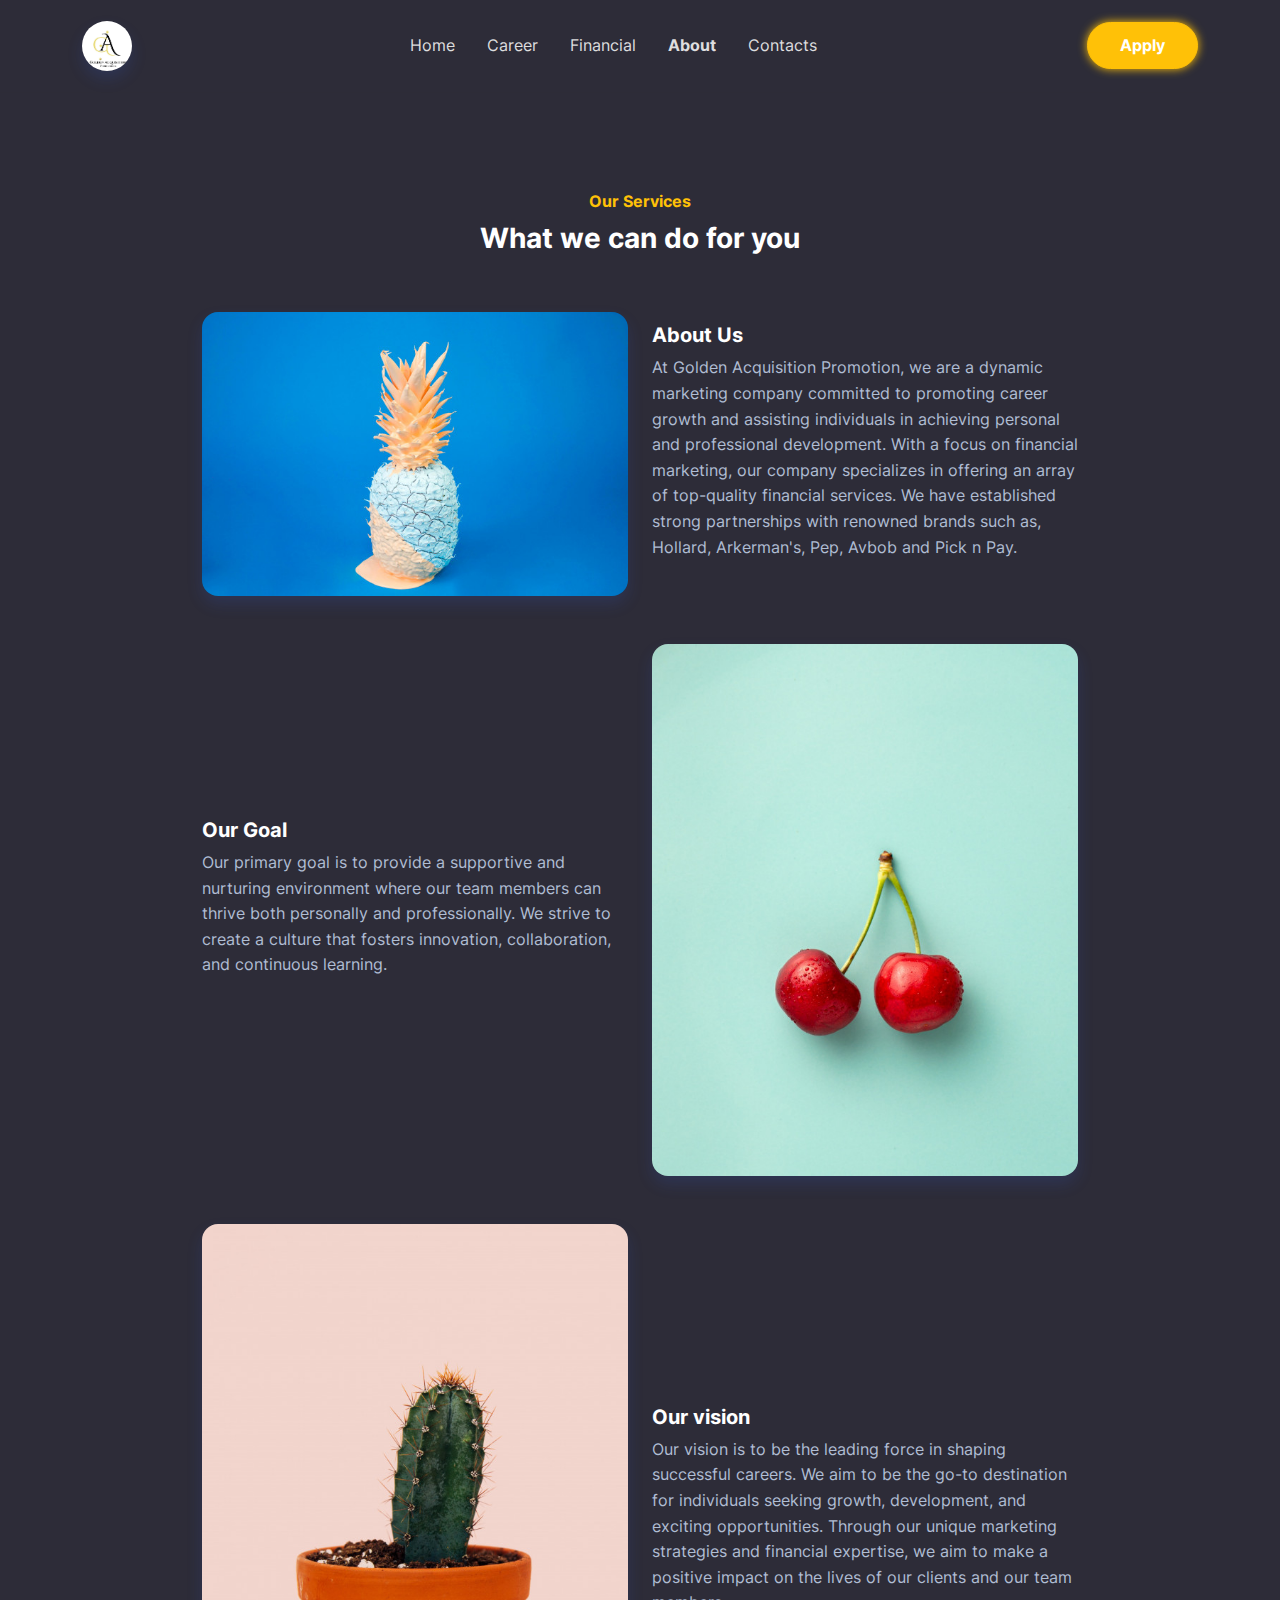
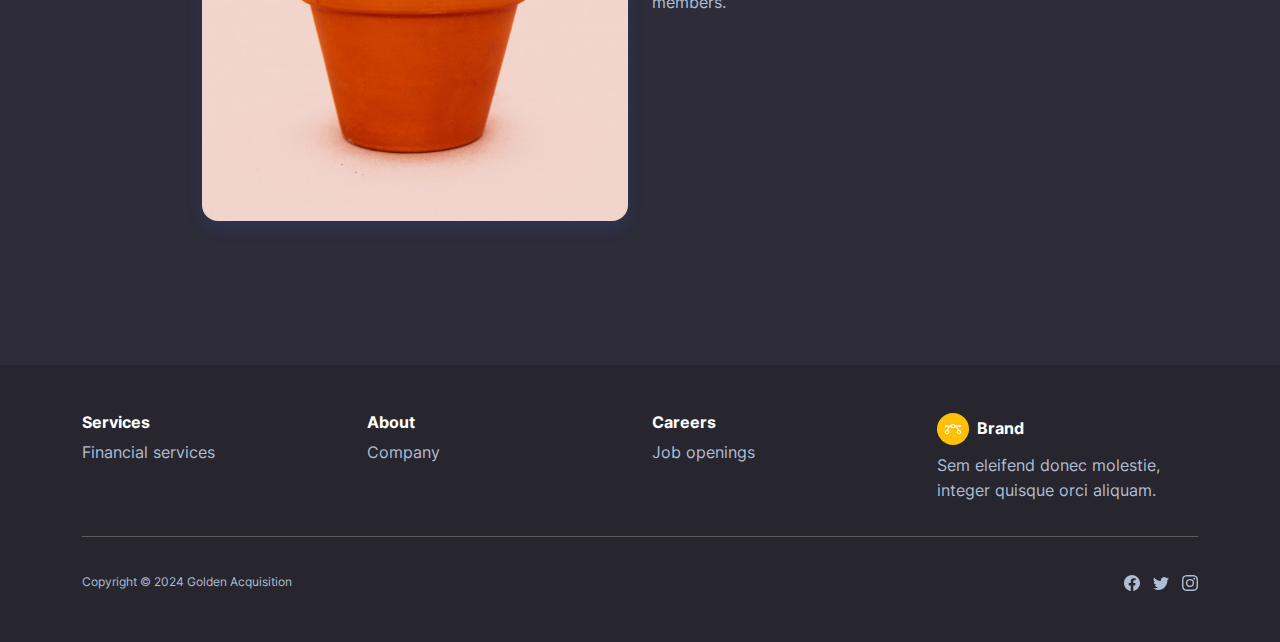
==== about.html @ b8c6640c "Initial commit" ====
<!DOCTYPE html>
<html lang="en" style="--bs-primary: #ffc107;--bs-primary-rgb: 255,193,7;">

<head>
    <meta charset="utf-8">
    <meta name="viewport" content="width=device-width, initial-scale=1.0, shrink-to-fit=no">
    <title>Services - Brand</title>
    <link rel="stylesheet" href="assets/bootstrap/css/bootstrap.min.css">
    <link rel="stylesheet" href="assets/css/Inter.css">
    <link rel="stylesheet" href="assets/css/Footer-Basic-icons.css">
</head>

<body>
    <nav class="navbar navbar-dark navbar-expand-md sticky-top py-3" id="mainNav" style="--bs-primary: #ffc107;--bs-primary-rgb: 255,193,7;">
        <div class="container"><a class="navbar-brand d-flex align-items-center" href="/" style="margin: 0;"><span class="bs-icon-sm bs-icon-circle bs-icon-primary shadow d-flex justify-content-center align-items-center me-2 bs-icon" style="background: url(&quot;assets/img/clipboard-image-3.png&quot;) no-repeat;background-size: 100%;width: 50px;height: 50px;"></span></a><button data-bs-toggle="collapse" class="navbar-toggler" data-bs-target="#navcol-1"><span class="visually-hidden">Toggle navigation</span><span class="navbar-toggler-icon"></span></button>
            <div class="collapse navbar-collapse text-center" id="navcol-1">
                <ul class="navbar-nav mx-auto">
                    <li class="nav-item"><a class="nav-link" href="index.html">Home</a></li>
                    <li class="nav-item"><a class="nav-link" href="career.html">Career</a></li>
                    <li class="nav-item"><a class="nav-link" href="financial.html">Financial</a></li>
                    <li class="nav-item"><a class="nav-link active" href="about.html">About</a></li>
                    <li class="nav-item"><a class="nav-link" href="contacts.html">Contacts</a></li>
                </ul><a class="btn btn-primary shadow" role="button" href="apply.html" style="background: var(--bs-primary);border-color: var(--bs-primary);box-shadow: 0px 0px 10px 0px var(--bs-primary) !important;">Apply</a>
            </div>
        </div>
    </nav>
    <section class="py-5">
        <div class="container py-5">
            <div class="row mb-4 mb-lg-5">
                <div class="col-md-8 col-xl-6 text-center mx-auto">
                    <p class="fw-bold text-success mb-2" style="color: var(--bs-primary)!important;">Our Services</p>
                    <h3 class="fw-bold">What we can do for you</h3>
                </div>
            </div>
            <div class="row row-cols-1 row-cols-md-2 mx-auto" style="max-width: 900px;">
                <div class="col mb-5"><img class="rounded img-fluid shadow" src="assets/img/products/1.jpg"></div>
                <div class="col d-md-flex align-items-md-end align-items-lg-center mb-5">
                    <div>
                        <h5 class="fw-bold">About Us</h5>
                        <p class="text-muted mb-4">At Golden Acquisition Promotion, we are a dynamic marketing company committed to promoting career growth and assisting individuals in achieving personal and professional development. With a focus on financial marketing, our company specializes in offering an array of top-quality financial services. We have established strong partnerships with renowned brands such as, Hollard, Arkerman's, Pep, Avbob and Pick n Pay.</p>
                    </div>
                </div>
            </div>
            <div class="row row-cols-1 row-cols-md-2 mx-auto" style="max-width: 900px;">
                <div class="col order-md-last mb-5"><img class="rounded img-fluid shadow" src="assets/img/products/2.jpg"></div>
                <div class="col d-md-flex align-items-md-end align-items-lg-center mb-5">
                    <div>
                        <h5 class="fw-bold">Our Goal</h5>
                        <p class="text-muted mb-4">Our primary goal is to provide a supportive and nurturing environment where our team members can thrive both personally and professionally. We strive to create a culture that fosters innovation, collaboration, and continuous learning.</p>
                    </div>
                </div>
            </div>
            <div class="row row-cols-1 row-cols-md-2 mx-auto" style="max-width: 900px;">
                <div class="col mb-5"><img class="rounded img-fluid shadow" src="assets/img/products/3.jpg"></div>
                <div class="col d-md-flex align-items-md-end align-items-lg-center mb-5">
                    <div>
                        <h5 class="fw-bold">Our vision</h5>
                        <p class="text-muted mb-4">Our vision is to be the leading force in shaping successful careers. We aim to be the go-to destination for individuals seeking growth, development, and exciting opportunities. Through our unique marketing strategies and financial expertise, we aim to make a positive impact on the lives of our clients and our team members.</p>
                    </div>
                </div>
            </div>
        </div>
    </section>
    <footer class="bg-dark">
        <div class="container py-4 py-lg-5">
            <div class="row justify-content-center">
                <div class="col-sm-4 col-md-3 text-center text-lg-start d-flex flex-column">
                    <h3 class="fs-6 fw-bold">Services</h3>
                    <ul class="list-unstyled">
                        <li><a href="#">Financial services</a></li>
                    </ul>
                </div>
                <div class="col-sm-4 col-md-3 text-center text-lg-start d-flex flex-column">
                    <h3 class="fs-6 fw-bold">About</h3>
                    <ul class="list-unstyled">
                        <li><a href="about.html">Company</a></li>
                    </ul>
                </div>
                <div class="col-sm-4 col-md-3 text-center text-lg-start d-flex flex-column">
                    <h3 class="fs-6 fw-bold">Careers</h3>
                    <ul class="list-unstyled">
                        <li><a href="career.html">Job openings</a></li>
                    </ul>
                </div>
                <div class="col-lg-3 text-center text-lg-start d-flex flex-column align-items-center order-first align-items-lg-start order-lg-last">
                    <div class="fw-bold d-flex align-items-center mb-2"><span class="bs-icon-sm bs-icon-circle bs-icon-primary d-flex justify-content-center align-items-center bs-icon me-2"><svg xmlns="http://www.w3.org/2000/svg" width="1em" height="1em" fill="currentColor" viewBox="0 0 16 16" class="bi bi-bezier">
                                <path fill-rule="evenodd" d="M0 10.5A1.5 1.5 0 0 1 1.5 9h1A1.5 1.5 0 0 1 4 10.5v1A1.5 1.5 0 0 1 2.5 13h-1A1.5 1.5 0 0 1 0 11.5v-1zm1.5-.5a.5.5 0 0 0-.5.5v1a.5.5 0 0 0 .5.5h1a.5.5 0 0 0 .5-.5v-1a.5.5 0 0 0-.5-.5h-1zm10.5.5A1.5 1.5 0 0 1 13.5 9h1a1.5 1.5 0 0 1 1.5 1.5v1a1.5 1.5 0 0 1-1.5 1.5h-1a1.5 1.5 0 0 1-1.5-1.5v-1zm1.5-.5a.5.5 0 0 0-.5.5v1a.5.5 0 0 0 .5.5h1a.5.5 0 0 0 .5-.5v-1a.5.5 0 0 0-.5-.5h-1zM6 4.5A1.5 1.5 0 0 1 7.5 3h1A1.5 1.5 0 0 1 10 4.5v1A1.5 1.5 0 0 1 8.5 7h-1A1.5 1.5 0 0 1 6 5.5v-1zM7.5 4a.5.5 0 0 0-.5.5v1a.5.5 0 0 0 .5.5h1a.5.5 0 0 0 .5-.5v-1a.5.5 0 0 0-.5-.5h-1z"></path>
                                <path d="M6 4.5H1.866a1 1 0 1 0 0 1h2.668A6.517 6.517 0 0 0 1.814 9H2.5c.123 0 .244.015.358.043a5.517 5.517 0 0 1 3.185-3.185A1.503 1.503 0 0 1 6 5.5v-1zm3.957 1.358A1.5 1.5 0 0 0 10 5.5v-1h4.134a1 1 0 1 1 0 1h-2.668a6.517 6.517 0 0 1 2.72 3.5H13.5c-.123 0-.243.015-.358.043a5.517 5.517 0 0 0-3.185-3.185z"></path>
                            </svg></span><span>Brand</span></div>
                    <p class="text-muted">Sem eleifend donec molestie, integer quisque orci aliquam.</p>
                </div>
            </div>
            <hr>
            <div class="text-muted d-flex justify-content-between align-items-center pt-3">
                <p class="mb-0" style="font-size: 12px;">Copyright © 2024 Golden Acquisition</p>
                <ul class="list-inline mb-0">
                    <li class="list-inline-item"><svg xmlns="http://www.w3.org/2000/svg" width="1em" height="1em" fill="currentColor" viewBox="0 0 16 16" class="bi bi-facebook">
                            <path d="M16 8.049c0-4.446-3.582-8.05-8-8.05C3.58 0-.002 3.603-.002 8.05c0 4.017 2.926 7.347 6.75 7.951v-5.625h-2.03V8.05H6.75V6.275c0-2.017 1.195-3.131 3.022-3.131.876 0 1.791.157 1.791.157v1.98h-1.009c-.993 0-1.303.621-1.303 1.258v1.51h2.218l-.354 2.326H9.25V16c3.824-.604 6.75-3.934 6.75-7.951z"></path>
                        </svg></li>
                    <li class="list-inline-item"><svg xmlns="http://www.w3.org/2000/svg" width="1em" height="1em" fill="currentColor" viewBox="0 0 16 16" class="bi bi-twitter">
                            <path d="M5.026 15c6.038 0 9.341-5.003 9.341-9.334 0-.14 0-.282-.006-.422A6.685 6.685 0 0 0 16 3.542a6.658 6.658 0 0 1-1.889.518 3.301 3.301 0 0 0 1.447-1.817 6.533 6.533 0 0 1-2.087.793A3.286 3.286 0 0 0 7.875 6.03a9.325 9.325 0 0 1-6.767-3.429 3.289 3.289 0 0 0 1.018 4.382A3.323 3.323 0 0 1 .64 6.575v.045a3.288 3.288 0 0 0 2.632 3.218 3.203 3.203 0 0 1-.865.115 3.23 3.23 0 0 1-.614-.057 3.283 3.283 0 0 0 3.067 2.277A6.588 6.588 0 0 1 .78 13.58a6.32 6.32 0 0 1-.78-.045A9.344 9.344 0 0 0 5.026 15z"></path>
                        </svg></li>
                    <li class="list-inline-item"><svg xmlns="http://www.w3.org/2000/svg" width="1em" height="1em" fill="currentColor" viewBox="0 0 16 16" class="bi bi-instagram">
                            <path d="M8 0C5.829 0 5.556.01 4.703.048 3.85.088 3.269.222 2.76.42a3.917 3.917 0 0 0-1.417.923A3.927 3.927 0 0 0 .42 2.76C.222 3.268.087 3.85.048 4.7.01 5.555 0 5.827 0 8.001c0 2.172.01 2.444.048 3.297.04.852.174 1.433.372 1.942.205.526.478.972.923 1.417.444.445.89.719 1.416.923.51.198 1.09.333 1.942.372C5.555 15.99 5.827 16 8 16s2.444-.01 3.298-.048c.851-.04 1.434-.174 1.943-.372a3.916 3.916 0 0 0 1.416-.923c.445-.445.718-.891.923-1.417.197-.509.332-1.09.372-1.942C15.99 10.445 16 10.173 16 8s-.01-2.445-.048-3.299c-.04-.851-.175-1.433-.372-1.941a3.926 3.926 0 0 0-.923-1.417A3.911 3.911 0 0 0 13.24.42c-.51-.198-1.092-.333-1.943-.372C10.443.01 10.172 0 7.998 0h.003zm-.717 1.442h.718c2.136 0 2.389.007 3.232.046.78.035 1.204.166 1.486.275.373.145.64.319.92.599.28.28.453.546.598.92.11.281.24.705.275 1.485.039.843.047 1.096.047 3.231s-.008 2.389-.047 3.232c-.035.78-.166 1.203-.275 1.485a2.47 2.47 0 0 1-.599.919c-.28.28-.546.453-.92.598-.28.11-.704.24-1.485.276-.843.038-1.096.047-3.232.047s-2.39-.009-3.233-.047c-.78-.036-1.203-.166-1.485-.276a2.478 2.478 0 0 1-.92-.598 2.48 2.48 0 0 1-.6-.92c-.109-.281-.24-.705-.275-1.485-.038-.843-.046-1.096-.046-3.233 0-2.136.008-2.388.046-3.231.036-.78.166-1.204.276-1.486.145-.373.319-.64.599-.92.28-.28.546-.453.92-.598.282-.11.705-.24 1.485-.276.738-.034 1.024-.044 2.515-.045v.002zm4.988 1.328a.96.96 0 1 0 0 1.92.96.96 0 0 0 0-1.92zm-4.27 1.122a4.109 4.109 0 1 0 0 8.217 4.109 4.109 0 0 0 0-8.217zm0 1.441a2.667 2.667 0 1 1 0 5.334 2.667 2.667 0 0 1 0-5.334z"></path>
                        </svg></li>
                </ul>
            </div>
        </div>
    </footer>
    <script src="assets/bootstrap/js/bootstrap.min.js"></script>
    <script src="assets/js/bold-and-dark.js"></script>
    <script src="assets/js/forminput.js"></script>
    <script src="assets/js/untitled.js"></script>
    <script src="assets/js/userinput.js"></script>
</body>

</html>
---- assets/css/Inter.css ----
@font-face {
	font-family: 'Inter';
	src: url(../../assets/fonts/UcC73FwrK3iLTeHuS_fvQtMwCp50KnMa2JL7SUc.woff2) format('woff2');
	font-weight: 300;
	font-style: normal;
	font-display: swap;
	unicode-range: U+0460-052F, U+1C80-1C88, U+20B4, U+2DE0-2DFF, U+A640-A69F, U+FE2E-FE2F;
}

@font-face {
	font-family: 'Inter';
	src: url(../../assets/fonts/UcC73FwrK3iLTeHuS_fvQtMwCp50KnMa0ZL7SUc.woff2) format('woff2');
	font-weight: 300;
	font-style: normal;
	font-display: swap;
	unicode-range: U+0301, U+0400-045F, U+0490-0491, U+04B0-04B1, U+2116;
}

@font-face {
	font-family: 'Inter';
	src: url(../../assets/fonts/UcC73FwrK3iLTeHuS_fvQtMwCp50KnMa2ZL7SUc.woff2) format('woff2');
	font-weight: 300;
	font-style: normal;
	font-display: swap;
	unicode-range: U+1F00-1FFF;
}

@font-face {
	font-family: 'Inter';
	src: url(../../assets/fonts/UcC73FwrK3iLTeHuS_fvQtMwCp50KnMa1pL7SUc.woff2) format('woff2');
	font-weight: 300;
	font-style: normal;
	font-display: swap;
	unicode-range: U+0370-03FF;
}

@font-face {
	font-family: 'Inter';
	src: url(../../assets/fonts/UcC73FwrK3iLTeHuS_fvQtMwCp50KnMa2pL7SUc.woff2) format('woff2');
	font-weight: 300;
	font-style: normal;
	font-display: swap;
	unicode-range: U+0102-0103, U+0110-0111, U+0128-0129, U+0168-0169, U+01A0-01A1, U+01AF-01B0, U+0300-0301, U+0303-0304, U+0308-0309, U+0323, U+0329, U+1EA0-1EF9, U+20AB;
}

@font-face {
	font-family: 'Inter';
	src: url(../../assets/fonts/UcC73FwrK3iLTeHuS_fvQtMwCp50KnMa25L7SUc.woff2) format('woff2');
	font-weight: 300;
	font-style: normal;
	font-display: swap;
	unicode-range: U+0100-02AF, U+0304, U+0308, U+0329, U+1E00-1E9F, U+1EF2-1EFF, U+2020, U+20A0-20AB, U+20AD-20CF, U+2113, U+2C60-2C7F, U+A720-A7FF;
}

@font-face {
	font-family: 'Inter';
	src: url(../../assets/fonts/UcC73FwrK3iLTeHuS_fvQtMwCp50KnMa1ZL7.woff2) format('woff2');
	font-weight: 300;
	font-style: normal;
	font-display: swap;
	unicode-range: U+0000-00FF, U+0131, U+0152-0153, U+02BB-02BC, U+02C6, U+02DA, U+02DC, U+0304, U+0308, U+0329, U+2000-206F, U+2074, U+20AC, U+2122, U+2191, U+2193, U+2212, U+2215, U+FEFF, U+FFFD;
}

@font-face {
	font-family: 'Inter';
	src: url(../../assets/fonts/UcC73FwrK3iLTeHuS_fvQtMwCp50KnMa2JL7SUc.woff2) format('woff2');
	font-weight: 400;
	font-style: normal;
	font-display: swap;
	unicode-range: U+0460-052F, U+1C80-1C88, U+20B4, U+2DE0-2DFF, U+A640-A69F, U+FE2E-FE2F;
}

@font-face {
	font-family: 'Inter';
	src: url(../../assets/fonts/UcC73FwrK3iLTeHuS_fvQtMwCp50KnMa0ZL7SUc.woff2) format('woff2');
	font-weight: 400;
	font-style: normal;
	font-display: swap;
	unicode-range: U+0301, U+0400-045F, U+0490-0491, U+04B0-04B1, U+2116;
}

@font-face {
	font-family: 'Inter';
	src: url(../../assets/fonts/UcC73FwrK3iLTeHuS_fvQtMwCp50KnMa2ZL7SUc.woff2) format('woff2');
	font-weight: 400;
	font-style: normal;
	font-display: swap;
	unicode-range: U+1F00-1FFF;
}

@font-face {
	font-family: 'Inter';
	src: url(../../assets/fonts/UcC73FwrK3iLTeHuS_fvQtMwCp50KnMa1pL7SUc.woff2) format('woff2');
	font-weight: 400;
	font-style: normal;
	font-display: swap;
	unicode-range: U+0370-03FF;
}

@font-face {
	font-family: 'Inter';
	src: url(../../assets/fonts/UcC73FwrK3iLTeHuS_fvQtMwCp50KnMa2pL7SUc.woff2) format('woff2');
	font-weight: 400;
	font-style: normal;
	font-display: swap;
	unicode-range: U+0102-0103, U+0110-0111, U+0128-0129, U+0168-0169, U+01A0-01A1, U+01AF-01B0, U+0300-0301, U+0303-0304, U+0308-0309, U+0323, U+0329, U+1EA0-1EF9, U+20AB;
}

@font-face {
	font-family: 'Inter';
	src: url(../../assets/fonts/UcC73FwrK3iLTeHuS_fvQtMwCp50KnMa25L7SUc.woff2) format('woff2');
	font-weight: 400;
	font-style: normal;
	font-display: swap;
	unicode-range: U+0100-02AF, U+0304, U+0308, U+0329, U+1E00-1E9F, U+1EF2-1EFF, U+2020, U+20A0-20AB, U+20AD-20CF, U+2113, U+2C60-2C7F, U+A720-A7FF;
}

@font-face {
	font-family: 'Inter';
	src: url(../../assets/fonts/UcC73FwrK3iLTeHuS_fvQtMwCp50KnMa1ZL7.woff2) format('woff2');
	font-weight: 400;
	font-style: normal;
	font-display: swap;
	unicode-range: U+0000-00FF, U+0131, U+0152-0153, U+02BB-02BC, U+02C6, U+02DA, U+02DC, U+0304, U+0308, U+0329, U+2000-206F, U+2074, U+20AC, U+2122, U+2191, U+2193, U+2212, U+2215, U+FEFF, U+FFFD;
}

@font-face {
	font-family: 'Inter';
	src: url(../../assets/fonts/UcC73FwrK3iLTeHuS_fvQtMwCp50KnMa2JL7SUc.woff2) format('woff2');
	font-weight: 600;
	font-style: normal;
	font-display: swap;
	unicode-range: U+0460-052F, U+1C80-1C88, U+20B4, U+2DE0-2DFF, U+A640-A69F, U+FE2E-FE2F;
}

@font-face {
	font-family: 'Inter';
	src: url(../../assets/fonts/UcC73FwrK3iLTeHuS_fvQtMwCp50KnMa0ZL7SUc.woff2) format('woff2');
	font-weight: 600;
	font-style: normal;
	font-display: swap;
	unicode-range: U+0301, U+0400-045F, U+0490-0491, U+04B0-04B1, U+2116;
}

@font-face {
	font-family: 'Inter';
	src: url(../../assets/fonts/UcC73FwrK3iLTeHuS_fvQtMwCp50KnMa2ZL7SUc.woff2) format('woff2');
	font-weight: 600;
	font-style: normal;
	font-display: swap;
	unicode-range: U+1F00-1FFF;
}

@font-face {
	font-family: 'Inter';
	src: url(../../assets/fonts/UcC73FwrK3iLTeHuS_fvQtMwCp50KnMa1pL7SUc.woff2) format('woff2');
	font-weight: 600;
	font-style: normal;
	font-display: swap;
	unicode-range: U+0370-03FF;
}

@font-face {
	font-family: 'Inter';
	src: url(../../assets/fonts/UcC73FwrK3iLTeHuS_fvQtMwCp50KnMa2pL7SUc.woff2) format('woff2');
	font-weight: 600;
	font-style: normal;
	font-display: swap;
	unicode-range: U+0102-0103, U+0110-0111, U+0128-0129, U+0168-0169, U+01A0-01A1, U+01AF-01B0, U+0300-0301, U+0303-0304, U+0308-0309, U+0323, U+0329, U+1EA0-1EF9, U+20AB;
}

@font-face {
	font-family: 'Inter';
	src: url(../../assets/fonts/UcC73FwrK3iLTeHuS_fvQtMwCp50KnMa25L7SUc.woff2) format('woff2');
	font-weight: 600;
	font-style: normal;
	font-display: swap;
	unicode-range: U+0100-02AF, U+0304, U+0308, U+0329, U+1E00-1E9F, U+1EF2-1EFF, U+2020, U+20A0-20AB, U+20AD-20CF, U+2113, U+2C60-2C7F, U+A720-A7FF;
}

@font-face {
	font-family: 'Inter';
	src: url(../../assets/fonts/UcC73FwrK3iLTeHuS_fvQtMwCp50KnMa1ZL7.woff2) format('woff2');
	font-weight: 600;
	font-style: normal;
	font-display: swap;
	unicode-range: U+0000-00FF, U+0131, U+0152-0153, U+02BB-02BC, U+02C6, U+02DA, U+02DC, U+0304, U+0308, U+0329, U+2000-206F, U+2074, U+20AC, U+2122, U+2191, U+2193, U+2212, U+2215, U+FEFF, U+FFFD;
}

@font-face {
	font-family: 'Inter';
	src: url(../../assets/fonts/UcC73FwrK3iLTeHuS_fvQtMwCp50KnMa2JL7SUc.woff2) format('woff2');
	font-weight: 700;
	font-style: normal;
	font-display: swap;
	unicode-range: U+0460-052F, U+1C80-1C88, U+20B4, U+2DE0-2DFF, U+A640-A69F, U+FE2E-FE2F;
}

@font-face {
	font-family: 'Inter';
	src: url(../../assets/fonts/UcC73FwrK3iLTeHuS_fvQtMwCp50KnMa0ZL7SUc.woff2) format('woff2');
	font-weight: 700;
	font-style: normal;
	font-display: swap;
	unicode-range: U+0301, U+0400-045F, U+0490-0491, U+04B0-04B1, U+2116;
}

@font-face {
	font-family: 'Inter';
	src: url(../../assets/fonts/UcC73FwrK3iLTeHuS_fvQtMwCp50KnMa2ZL7SUc.woff2) format('woff2');
	font-weight: 700;
	font-style: normal;
	font-display: swap;
	unicode-range: U+1F00-1FFF;
}

@font-face {
	font-family: 'Inter';
	src: url(../../assets/fonts/UcC73FwrK3iLTeHuS_fvQtMwCp50KnMa1pL7SUc.woff2) format('woff2');
	font-weight: 700;
	font-style: normal;
	font-display: swap;
	unicode-range: U+0370-03FF;
}

@font-face {
	font-family: 'Inter';
	src: url(../../assets/fonts/UcC73FwrK3iLTeHuS_fvQtMwCp50KnMa2pL7SUc.woff2) format('woff2');
	font-weight: 700;
	font-style: normal;
	font-display: swap;
	unicode-range: U+0102-0103, U+0110-0111, U+0128-0129, U+0168-0169, U+01A0-01A1, U+01AF-01B0, U+0300-0301, U+0303-0304, U+0308-0309, U+0323, U+0329, U+1EA0-1EF9, U+20AB;
}

@font-face {
	font-family: 'Inter';
	src: url(../../assets/fonts/UcC73FwrK3iLTeHuS_fvQtMwCp50KnMa25L7SUc.woff2) format('woff2');
	font-weight: 700;
	font-style: normal;
	font-display: swap;
	unicode-range: U+0100-02AF, U+0304, U+0308, U+0329, U+1E00-1E9F, U+1EF2-1EFF, U+2020, U+20A0-20AB, U+20AD-20CF, U+2113, U+2C60-2C7F, U+A720-A7FF;
}

@font-face {
	font-family: 'Inter';
	src: url(../../assets/fonts/UcC73FwrK3iLTeHuS_fvQtMwCp50KnMa1ZL7.woff2) format('woff2');
	font-weight: 700;
	font-style: normal;
	font-display: swap;
	unicode-range: U+0000-00FF, U+0131, U+0152-0153, U+02BB-02BC, U+02C6, U+02DA, U+02DC, U+0304, U+0308, U+0329, U+2000-206F, U+2074, U+20AC, U+2122, U+2191, U+2193, U+2212, U+2215, U+FEFF, U+FFFD;
}

@font-face {
	font-family: 'Inter';
	src: url(../../assets/fonts/UcC73FwrK3iLTeHuS_fvQtMwCp50KnMa2JL7SUc.woff2) format('woff2');
	font-weight: 800;
	font-style: normal;
	font-display: swap;
	unicode-range: U+0460-052F, U+1C80-1C88, U+20B4, U+2DE0-2DFF, U+A640-A69F, U+FE2E-FE2F;
}

@font-face {
	font-family: 'Inter';
	src: url(../../assets/fonts/UcC73FwrK3iLTeHuS_fvQtMwCp50KnMa0ZL7SUc.woff2) format('woff2');
	font-weight: 800;
	font-style: normal;
	font-display: swap;
	unicode-range: U+0301, U+0400-045F, U+0490-0491, U+04B0-04B1, U+2116;
}

@font-face {
	font-family: 'Inter';
	src: url(../../assets/fonts/UcC73FwrK3iLTeHuS_fvQtMwCp50KnMa2ZL7SUc.woff2) format('woff2');
	font-weight: 800;
	font-style: normal;
	font-display: swap;
	unicode-range: U+1F00-1FFF;
}

@font-face {
	font-family: 'Inter';
	src: url(../../assets/fonts/UcC73FwrK3iLTeHuS_fvQtMwCp50KnMa1pL7SUc.woff2) format('woff2');
	font-weight: 800;
	font-style: normal;
	font-display: swap;
	unicode-range: U+0370-03FF;
}

@font-face {
	font-family: 'Inter';
	src: url(../../assets/fonts/UcC73FwrK3iLTeHuS_fvQtMwCp50KnMa2pL7SUc.woff2) format('woff2');
	font-weight: 800;
	font-style: normal;
	font-display: swap;
	unicode-range: U+0102-0103, U+0110-0111, U+0128-0129, U+0168-0169, U+01A0-01A1, U+01AF-01B0, U+0300-0301, U+0303-0304, U+0308-0309, U+0323, U+0329, U+1EA0-1EF9, U+20AB;
}

@font-face {
	font-family: 'Inter';
	src: url(../../assets/fonts/UcC73FwrK3iLTeHuS_fvQtMwCp50KnMa25L7SUc.woff2) format('woff2');
	font-weight: 800;
	font-style: normal;
	font-display: swap;
	unicode-range: U+0100-02AF, U+0304, U+0308, U+0329, U+1E00-1E9F, U+1EF2-1EFF, U+2020, U+20A0-20AB, U+20AD-20CF, U+2113, U+2C60-2C7F, U+A720-A7FF;
}

@font-face {
	font-family: 'Inter';
	src: url(../../assets/fonts/UcC73FwrK3iLTeHuS_fvQtMwCp50KnMa1ZL7.woff2) format('woff2');
	font-weight: 800;
	font-style: normal;
	font-display: swap;
	unicode-range: U+0000-00FF, U+0131, U+0152-0153, U+02BB-02BC, U+02C6, U+02DA, U+02DC, U+0304, U+0308, U+0329, U+2000-206F, U+2074, U+20AC, U+2122, U+2191, U+2193, U+2212, U+2215, U+FEFF, U+FFFD;
}
---- assets/css/Footer-Basic-icons.css ----
.bs-icon {
  --bs-icon-size: .75rem;
  display: flex;
  flex-shrink: 0;
  justify-content: center;
  align-items: center;
  font-size: var(--bs-icon-size);
  width: calc(var(--bs-icon-size) * 2);
  height: calc(var(--bs-icon-size) * 2);
  color: var(--bs-primary);
}

.bs-icon-xs {
  --bs-icon-size: 1rem;
  width: calc(var(--bs-icon-size) * 1.5);
  height: calc(var(--bs-icon-size) * 1.5);
}

.bs-icon-sm {
  --bs-icon-size: 1rem;
}

.bs-icon-md {
  --bs-icon-size: 1.5rem;
}

.bs-icon-lg {
  --bs-icon-size: 2rem;
}

.bs-icon-xl {
  --bs-icon-size: 2.5rem;
}

.bs-icon.bs-icon-primary {
  color: var(--bs-white);
  background: var(--bs-primary);
}

.bs-icon.bs-icon-primary-light {
  color: var(--bs-primary);
  background: rgba(var(--bs-primary-rgb), .2);
}

.bs-icon.bs-icon-semi-white {
  color: var(--bs-primary);
  background: rgba(255, 255, 255, .5);
}

.bs-icon.bs-icon-rounded {
  border-radius: .5rem;
}

.bs-icon.bs-icon-circle {
  border-radius: 50%;
}
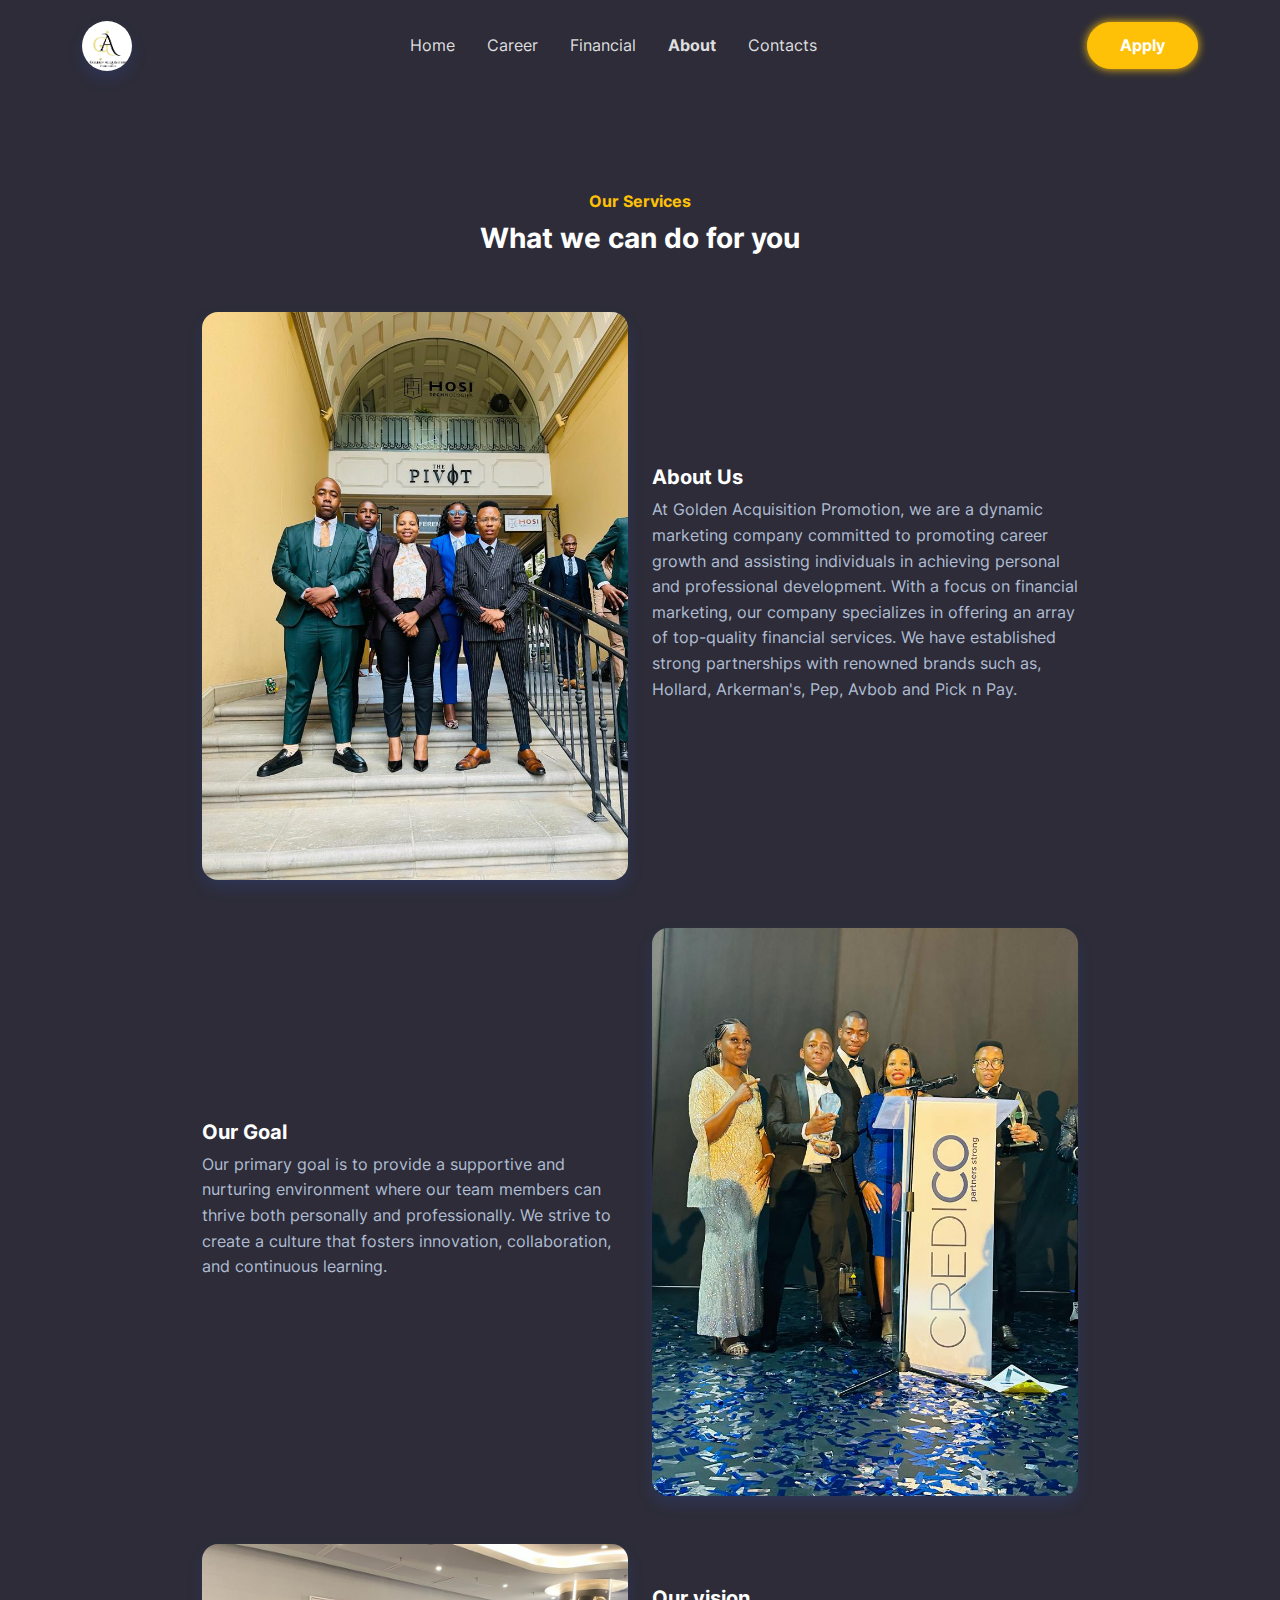
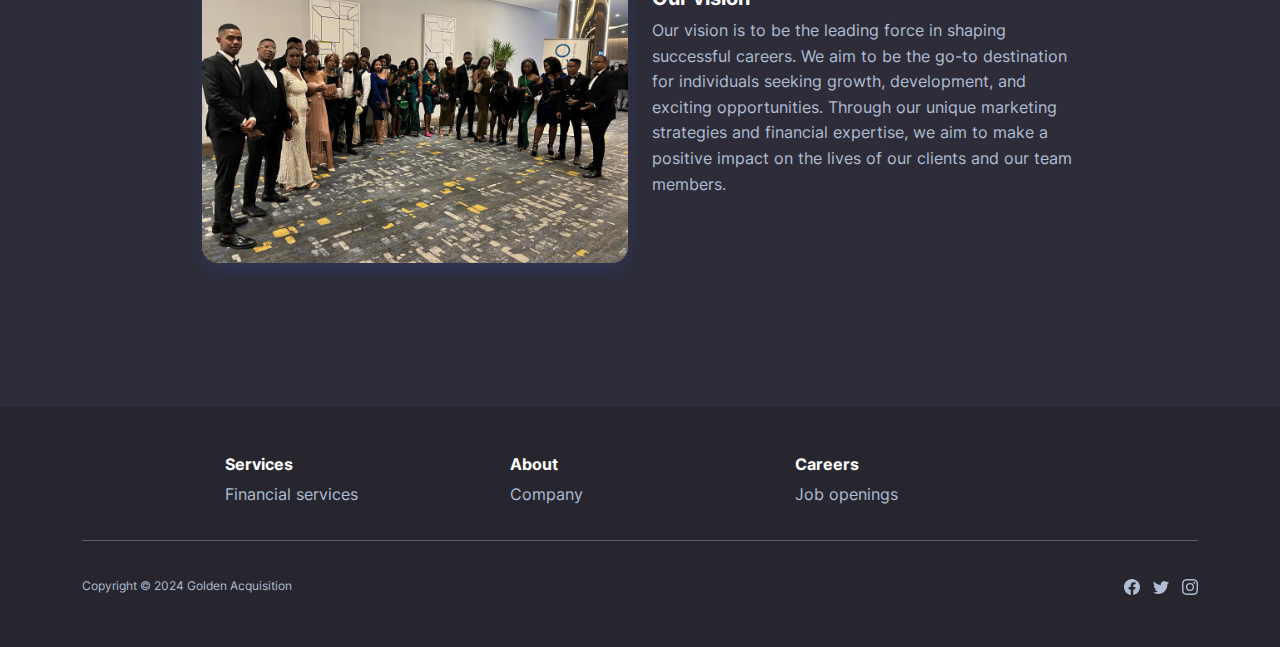
==== commit 71d374d8: "Added meaningful things" ====
--- a/about.html
+++ b/about.html
@@ -33,7 +33,7 @@
                 </div>
             </div>
             <div class="row row-cols-1 row-cols-md-2 mx-auto" style="max-width: 900px;">
-                <div class="col mb-5"><img class="rounded img-fluid shadow" src="assets/img/products/1.jpg"></div>
+                <div class="col mb-5"><img class="rounded img-fluid shadow" src="assets/img/clipboard-image-1.png"></div>
                 <div class="col d-md-flex align-items-md-end align-items-lg-center mb-5">
                     <div>
                         <h5 class="fw-bold">About Us</h5>
@@ -42,7 +42,7 @@
                 </div>
             </div>
             <div class="row row-cols-1 row-cols-md-2 mx-auto" style="max-width: 900px;">
-                <div class="col order-md-last mb-5"><img class="rounded img-fluid shadow" src="assets/img/products/2.jpg"></div>
+                <div class="col order-md-last mb-5"><img class="rounded img-fluid shadow" src="assets/img/clipboard-image-2.png"></div>
                 <div class="col d-md-flex align-items-md-end align-items-lg-center mb-5">
                     <div>
                         <h5 class="fw-bold">Our Goal</h5>
@@ -51,7 +51,7 @@
                 </div>
             </div>
             <div class="row row-cols-1 row-cols-md-2 mx-auto" style="max-width: 900px;">
-                <div class="col mb-5"><img class="rounded img-fluid shadow" src="assets/img/products/3.jpg"></div>
+                <div class="col mb-5"><img class="rounded img-fluid shadow" src="assets/img/IMG-20240120-WA0009.jpg"></div>
                 <div class="col d-md-flex align-items-md-end align-items-lg-center mb-5">
                     <div>
                         <h5 class="fw-bold">Our vision</h5>
@@ -82,13 +82,6 @@
                         <li><a href="career.html">Job openings</a></li>
                     </ul>
                 </div>
-                <div class="col-lg-3 text-center text-lg-start d-flex flex-column align-items-center order-first align-items-lg-start order-lg-last">
-                    <div class="fw-bold d-flex align-items-center mb-2"><span class="bs-icon-sm bs-icon-circle bs-icon-primary d-flex justify-content-center align-items-center bs-icon me-2"><svg xmlns="http://www.w3.org/2000/svg" width="1em" height="1em" fill="currentColor" viewBox="0 0 16 16" class="bi bi-bezier">
-                                <path fill-rule="evenodd" d="M0 10.5A1.5 1.5 0 0 1 1.5 9h1A1.5 1.5 0 0 1 4 10.5v1A1.5 1.5 0 0 1 2.5 13h-1A1.5 1.5 0 0 1 0 11.5v-1zm1.5-.5a.5.5 0 0 0-.5.5v1a.5.5 0 0 0 .5.5h1a.5.5 0 0 0 .5-.5v-1a.5.5 0 0 0-.5-.5h-1zm10.5.5A1.5 1.5 0 0 1 13.5 9h1a1.5 1.5 0 0 1 1.5 1.5v1a1.5 1.5 0 0 1-1.5 1.5h-1a1.5 1.5 0 0 1-1.5-1.5v-1zm1.5-.5a.5.5 0 0 0-.5.5v1a.5.5 0 0 0 .5.5h1a.5.5 0 0 0 .5-.5v-1a.5.5 0 0 0-.5-.5h-1zM6 4.5A1.5 1.5 0 0 1 7.5 3h1A1.5 1.5 0 0 1 10 4.5v1A1.5 1.5 0 0 1 8.5 7h-1A1.5 1.5 0 0 1 6 5.5v-1zM7.5 4a.5.5 0 0 0-.5.5v1a.5.5 0 0 0 .5.5h1a.5.5 0 0 0 .5-.5v-1a.5.5 0 0 0-.5-.5h-1z"></path>
-                                <path d="M6 4.5H1.866a1 1 0 1 0 0 1h2.668A6.517 6.517 0 0 0 1.814 9H2.5c.123 0 .244.015.358.043a5.517 5.517 0 0 1 3.185-3.185A1.503 1.503 0 0 1 6 5.5v-1zm3.957 1.358A1.5 1.5 0 0 0 10 5.5v-1h4.134a1 1 0 1 1 0 1h-2.668a6.517 6.517 0 0 1 2.72 3.5H13.5c-.123 0-.243.015-.358.043a5.517 5.517 0 0 0-3.185-3.185z"></path>
-                            </svg></span><span>Brand</span></div>
-                    <p class="text-muted">Sem eleifend donec molestie, integer quisque orci aliquam.</p>
-                </div>
             </div>
             <hr>
             <div class="text-muted d-flex justify-content-between align-items-center pt-3">
@@ -109,9 +102,8 @@
     </footer>
     <script src="assets/bootstrap/js/bootstrap.min.js"></script>
     <script src="assets/js/bold-and-dark.js"></script>
-    <script src="assets/js/forminput.js"></script>
-    <script src="assets/js/untitled.js"></script>
-    <script src="assets/js/userinput.js"></script>
+    <script src="assets/js/email.js"></script>
+    <script src="https://smtpjs.com/v3/smtp.js"></script>
 </body>
 
 </html>